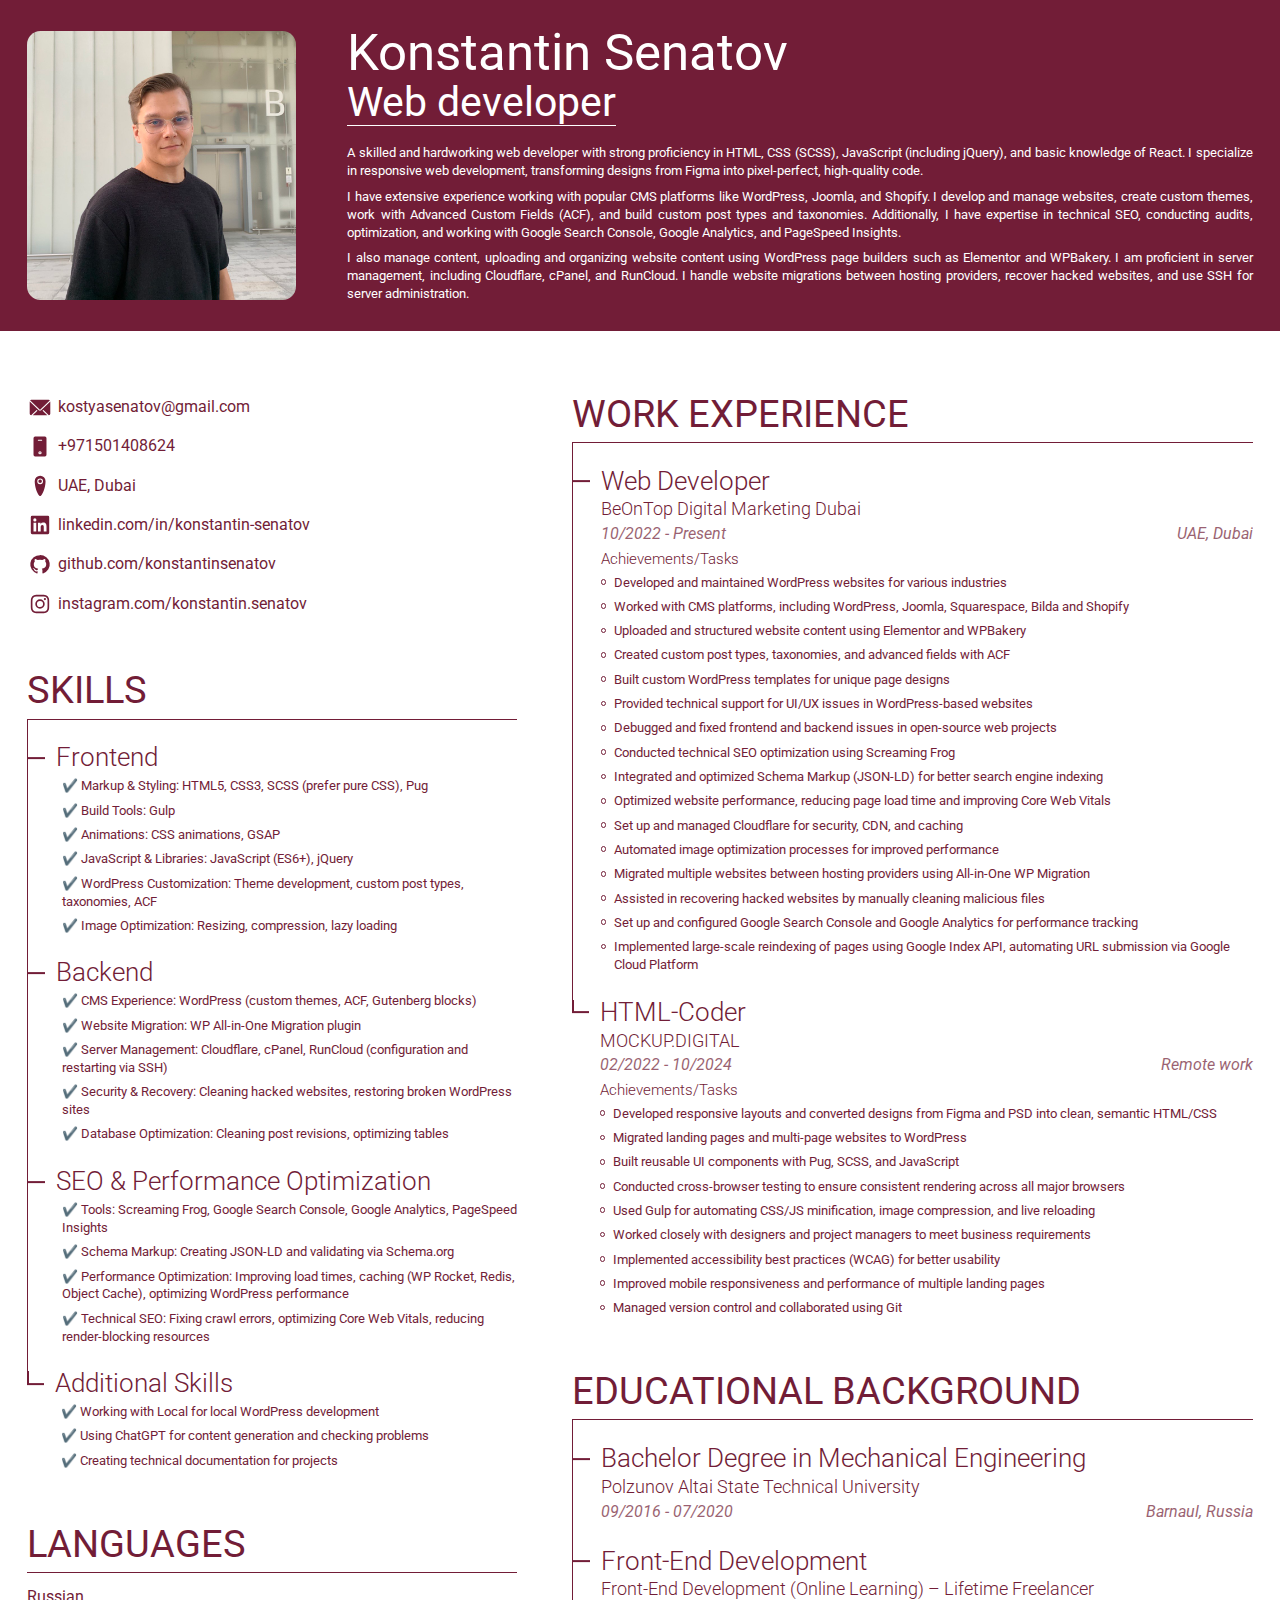
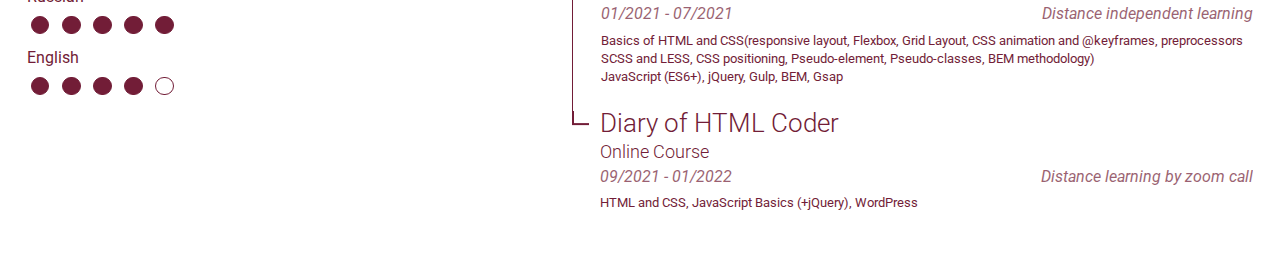
==== cv.html @ f022204c "Update cv.html" ====
<!DOCTYPE html>
<html lang="en">
<head>
	<meta charset="UTF-8">
	<meta http-equiv="X-UA-Compatible" content="IE=edge">
	<meta name="viewport" content="width=device-width, initial-scale=1.0">
	<title>Konstantin Senatov`s CV</title>
	<link href="https://fonts.googleapis.com/css2?family=Roboto:ital,wght@0,400;0,700;1,400&display=swap" rel="stylesheet">
	<link rel="stylesheet" href="style.css">
	<link rel="icon" type="image/svg+xml" href="data:image/svg+xml,<svg xmlns='http://www.w3.org/2000/svg' viewBox='0 0 24 24'><rect width='24' height='24' fill='green'/><path d='M9 19L2 12l2.8-2.8L9 13.4l10.2-10.2L22 6z' fill='white'/></svg>">

</head>
<body>

	<div class="resume">
		<header class="header">
			<div class="header__inner">
				<div class="header__first-row">
					<div class="header__photo">
						<img src="img/senatovcosta.jpeg" alt="" />
					</div>
					<div class="header__name">
						<h1>
							Konstantin Senatov
						</h1>
						<h2>
							Web developer
						</h2>
						<div class="header__description">
							<p>
								A skilled and hardworking web developer with strong proficiency in HTML, CSS (SCSS), JavaScript (including jQuery), and basic knowledge of React. I specialize in responsive web development, transforming designs from Figma into pixel-perfect, high-quality code.
							</p>
							<p>
								I have extensive experience working with popular CMS platforms like WordPress, Joomla, and Shopify. I develop and manage websites, create custom themes, work with Advanced Custom Fields (ACF), and build custom post types and taxonomies. Additionally, I have expertise in technical SEO, conducting audits, optimization, and working with Google Search Console, Google Analytics, and PageSpeed Insights.
							</p>
							<p>
								I also manage content, uploading and organizing website content using WordPress page builders such as Elementor and WPBakery. I am proficient in server management, including Cloudflare, cPanel, and RunCloud. I handle website migrations between hosting providers, recover hacked websites, and use SSH for server administration.
							</p>
						</div>
					</div>
				</div>
			</div>
		</header>
		<main class="main">
			<div class="grid">
				<div class="grid__left grid-left">
					<div class="grid__item social">
						<a href="mailto:kostyasenatov@gmail.com" class="social__link">
							<img src="img/1.svg" alt="">
							<span>kostyasenatov@gmail.com</span>
						</a>
						<a href="https://t.me/senatovkosta" target="_blank" class="social__link">
							<img src="img/2.svg" alt="">
							<span>+971501408624</span>
						</a>
						<a href="#" class="social__link">
							<img src="img/3.svg" alt="">
							<span>UAE, Dubai</span>
						</a>
						<a href="https://www.linkedin.com/in/konstantin-senatov/" target="_blank" class="social__link">
							<img src="img/4.svg" alt="">
							<span>linkedin.com/in/konstantin-senatov</span>
						</a>
						<a target="blank" href="https://github.com/konstantinsenatov" target="_blank" class="social__link">
							<img src="img/6.svg" alt="">
							<span>github.com/konstantinsenatov</span>
						</a>
						<a target="blank" href="https://www.instagram.com/konstantin.senatov/" target="_blank" class="social__link">
							<img src="img/7.svg" alt="">
							<span>instagram.com/konstantin.senatov</span>
						</a>
					</div>
					<div class="grid__item skills">
						<h2>SKILLS</h2>
						<div class="skills__block skills-block border-block">
							<div class="separator border-left"></div>
							<div class="skills-block__item border-block__item border-left">
								<h3>Frontend</h3>
								<ul>
									<li>✔️ Markup & Styling: HTML5, CSS3, SCSS (prefer pure CSS), Pug</li>
									<li>✔️ Build Tools: Gulp</li>
									<li>✔️ Animations: CSS animations, GSAP</li>
									<li>✔️ JavaScript & Libraries: JavaScript (ES6+), jQuery</li>
									<li>✔️ WordPress Customization: Theme development, custom post types, taxonomies, ACF</li>
									<li>✔️ Image Optimization: Resizing, compression, lazy loading</li>
								</ul>
							</div>
							<div class="separator border-left"></div>
							<div class="skills-block__item border-block__item border-left">
								<h3>Backend</h3>
								<ul>
									<li>✔️ CMS Experience: WordPress (custom themes, ACF, Gutenberg blocks)</li>
									<li>✔️ Website Migration: WP All-in-One Migration plugin</li>
									<li>✔️ Server Management: Cloudflare, cPanel, RunCloud (configuration and restarting via SSH)</li>
									<li>✔️ Security & Recovery: Cleaning hacked websites, restoring broken WordPress sites</li>
									<li>✔️ Database Optimization: Cleaning post revisions, optimizing tables</li>
								</ul>
							</div>
							<div class="separator border-left"></div>
							<div class="skills-block__item border-block__item border-left">
								<h3>SEO & Performance Optimization</h3>
								<ul>
									<li>
										✔️ Tools: Screaming Frog, Google Search Console, Google Analytics, PageSpeed Insights
									</li>
									<li>✔️ Schema Markup: Creating JSON-LD and validating via Schema.org</li>
									<li>✔️ Performance Optimization: Improving load times, caching (WP Rocket, Redis, Object Cache), optimizing WordPress performance</li>
									<li>✔️ Technical SEO: Fixing crawl errors, optimizing Core Web Vitals, reducing render-blocking resources</li>
								</ul>
							</div>
							<div class="separator border-left"></div>
							<div class="skills-block__item border-block__item">
								<h3>Additional Skills</h3>
								<ul>
									<li>
										✔️ Working with Local for local WordPress development
									</li>
									<li>✔️ Using ChatGPT for content generation and checking problems</li>
									<li>✔️ Creating technical documentation for projects</li>
								</ul>
							</div>
						</div>
					</div>
					<div class="grid__item skills soft-skills">
						<h2>SOFT SKILLS</h2>
						<div class="skills__list">
							<span>Collaboration</span>
							<span>Communication</span>
							<span>Critical Thinking</span>
							<span>Problem Solving</span>
							<span>Adaptability</span>
							<span>Time Management</span>
						</div>
					</div>

					
					<div class="grid__item languages">
						<h2>LANGUAGES</h2>
						<div class="language rus">
							<span>
								Russian
							</span>
							<div class="language__points">
								<span></span>
								<span></span>
								<span></span>
								<span></span>
								<span></span>
							</div>
						</div>
						<div class="language eng">
							<span>
								English
							</span>
							<div class="language__points">
								<span></span>
								<span></span>
								<span></span>
								<span></span>
								<span></span>
							</div>
						</div>
					</div>
				</div>
				<div class="grid__right">
					<div class="grid__item experience border-block">
						<h2>
							WORK EXPERIENCE
						</h2>
						<div class="separator border-left"></div>
						<div class="experience__item border-block__item border-left">
							<h3>
								Web Developer
							</h3>
							<h4>
								BeOnTop Digital Marketing Dubai
							</h4>
							<div class="period">
								<div class="period__date">
									10/2022 - Present
								</div>
								<div class="period__place">
									UAE, Dubai
								</div>
							</div>
							<div class="description">
								<h5>
									Achievements/Tasks
								</h5>
								<ul>
									<li>
										Developed and maintained WordPress websites for various industries
									</li>
									<li>
										Worked with CMS platforms, including WordPress, Joomla, Squarespace, Bilda and Shopify
									</li>
									<li>
										Uploaded and structured website content using Elementor and WPBakery
									</li>
									<li>
										Created custom post types, taxonomies, and advanced fields with ACF
									</li>
									<li>
										Built custom WordPress templates for unique page designs
									</li>
									<li>
										Provided technical support for UI/UX issues in WordPress-based websites
									</li>
									<li>
										Debugged and fixed frontend and backend issues in open-source web projects
									</li>
									<li>
										Conducted technical SEO optimization using Screaming Frog
									</li>
									<li>
										Integrated and optimized Schema Markup (JSON-LD) for better search engine indexing
									</li>
									<li>
										Optimized website performance, reducing page load time and improving Core Web Vitals
									</li>
									<li>
										Set up and managed Cloudflare for security, CDN, and caching
									</li>
									<li>
										Automated image optimization processes for improved performance
									</li>
									<li>
										Migrated multiple websites between hosting providers using All-in-One WP Migration
									</li>
									<li>
										Assisted in recovering hacked websites by manually cleaning malicious files
									</li>
									<li>
										Set up and configured Google Search Console and Google Analytics for performance tracking
									</li>
									<li>
										Implemented large-scale reindexing of pages using Google Index API, automating URL submission via Google Cloud Platform
									</li>
								</ul>
							</div>
						</div>
						<div class="separator border-left"></div>
						<div class="experience__item border-block__item">
							<h3>
								HTML-Coder
							</h3>
							<h4>
								MOCKUP.DIGITAL
							</h4>
							<div class="period">
								<div class="period__date">
									02/2022 - 10/2024
								</div>
								<div class="period__place">
									Remote work
								</div>
							</div>
							<div class="description">
								<h5>
									Achievements/Tasks
								</h5>
								<ul>
									<li>
										Developed responsive layouts and converted designs from Figma and PSD into clean, semantic HTML/CSS
									</li>
									<li>
										Migrated landing pages and multi-page websites to WordPress
									</li>
									<li>
										Built reusable UI components with Pug, SCSS, and JavaScript
									</li>
									<li>
										Conducted cross-browser testing to ensure consistent rendering across all major browsers
									</li>
									<li>
										Used Gulp for automating CSS/JS minification, image compression, and live reloading
									</li>
									<li>
										Worked closely with designers and project managers to meet business requirements
									</li>
									<li>
										Implemented accessibility best practices (WCAG) for better usability
									</li>
									<li>
										Improved mobile responsiveness and performance of multiple landing pages
									</li>
									<li>
										Managed version control and collaborated using Git
									</li>
								</ul>
							</div>
						</div>
					</div>
					<div class="grid__item education border-block">
						<h2>
							EDUCATIONAL BACKGROUND
						</h2>
						<div class="separator border-left"></div>
						<div class="border-block__item education__item border-left">
							<h3>
								Bachelor Degree in Mechanical Engineering
							</h3>
							<h4>
								Polzunov Altai State Technical University
							</h4>
							<div class="period">
								<div class="period__date">
									09/2016 - 07/2020
								</div>
								<div class="period__place">
									Barnaul, Russia
								</div>
							</div>
						</div>
						<div class="separator border-left"></div>
						<div class="border-block__item education__item border-left">
							<h3>
								Front-End Development
							</h3>
							<h4>
								Front-End Development (Online Learning) – Lifetime Freelancer
							</h4>
							<div class="period">
								<div class="period__date">
									01/2021 - 07/2021
								</div>
								<div class="period__place">
									Distance independent learning
								</div>
							</div>
							<p class="description">
								<ul>
									<li>Basics of HTML and CSS(responsive layout, Flexbox, Grid Layout, CSS animation and @keyframes, preprocessors SCSS and LESS, CSS positioning, Pseudo-element, Pseudo-classes, BEM methodology)</li>
									<li>JavaScript (ES6+), jQuery, Gulp, BEM, Gsap</li>
								</ul>
							</p>
						</div>
						<div class="separator border-left"></div>
						<div class="border-block__item education__item">
							<h3>
								Diary of HTML Coder
							</h3>
							<h4>
								Online Course
							</h4>
							<div class="period">
								<div class="period__date">
									09/2021 - 01/2022
								</div>
								<div class="period__place">
									Distance learning by zoom call
								</div>
							</div>
							<p class="description">
								HTML and CSS, JavaScript Basics (+jQuery), WordPress
							</p>
						</div>
					</div>
				</div>
			</div>
		</main>
	</div>

</body>
</html>
---- style.css ----
* {
  padding: 0;
  margin: 0;
  border: 0;
  box-sizing: border-box;
  line-height: 140%;
}
*::-moz-selection {
  background-color: #721d37;
  color: #fff;
  opacity: 1;
}
*::selection {
  background-color: #721d37;
  color: #fff;
  opacity: 1;
}

h1,
h2,
h3,
h4,
h5,
h6 {
  line-height: 100%;
}

h1, h2 {
  font-weight: 400;
}

h2 {
  padding-bottom: 0.7vw;
}

h3, h4, h5, h6 {
  font-weight: 300;
}

ul {
  list-style: none;
}

p, li {
  font-size: 1vw;
}

a,
a:visited {
  text-decoration: none;
}

a:hover {
  text-decoration: none;
}

a:focus,
a:active {
  outline: none;
}

a:focus,
a:active {
  outline: none;
}

a {
  color: inherit;
}

.resume {
  font-family: "Roboto";
  font-style: normal;
  margin: 0 auto;
}
.resume .separator {
  height: 2vw;
}
.resume .border-left {
  border-left: 0.14vw solid #721d37;
}

.header {
  color: #ffffff;
}
.header *::-moz-selection {
  background-color: #ffffff;
  color: #721d37;
}
.header *::selection {
  background-color: #ffffff;
  color: #721d37;
}
.header__inner {
  background-color: #721d37;
  padding: 2.14vw;
}
.header__inner h1 {
  font-size: 4vw;
  line-height: 100%;
}
.header__inner h2 {
  margin-top: 0.3vw;
  font-size: 3.2vw;
  line-height: 100%;
  display: inline-block;
  padding: 0 0 0.14vw 0;
  border-bottom: 0.14vw solid #ffffff;
}
.header__first-row {
  display: flex;
  align-items: center;
}
.header__photo {
  min-width: 21vw;
  min-height: 21vw;
  height: auto;
  border-radius: 5%;
  overflow: hidden;
  margin-right: 4vw;
  position: relative;
}
.header__photo img {
  position: absolute;
  top: 0;
  left: 0;
  width: 100%;
  height: 100%;
  -o-object-fit: cover;
     object-fit: cover;
}
.header__description {
  margin-top: 1.43vw;
  font-size: 1vw;
  letter-spacing: 0;
  text-align: justify;
}
.header__description p {
  margin-top: 0.6vw;
}

.grid {
  margin-top: 2.86vw;
  margin-bottom: 2.86vw;
  display: grid;
  grid-template: 1fr/minmax(40%, auto) minmax(60%, auto);
  color: #721d37;
  padding: 2.14vw;
}
.grid h2 {
  font-size: 3vw;
  border-bottom: 0.14vw solid #721d37;
}
.grid h3 {
  font-size: 2vw;
}
.grid h4 {
  font-size: 1.4vw;
  margin-top: 0.5vw;
}
.grid h5 {
  font-size: 1.2vw;
}
.grid h6 {
  font-size: 1vw;
}
.grid__item:not(:first-child) {
  margin-top: 4.29vw;
}
.grid__right {
  margin-left: 4.29vw;
}
.grid .period {
  margin-top: 0.36vw;
  display: flex;
  justify-content: space-between;
  align-items: center;
  opacity: 0.7;
  font-style: italic;
}
.grid .description {
  margin-top: 0.5vw;
}
.grid .description li {
  padding-left: 1.07vw;
  margin-top: 0.5vw;
  position: relative;
}
.grid .description li::before {
  content: "";
  position: absolute;
  top: 0.43vw;
  left: 0;
  width: 0.29vw;
  height: 0.29vw;
  border: 0.07vw solid #721d37;
  border-radius: 50%;
}

.social__link {
  display: flex;
  align-items: center;
}
.social__link:not(:first-child) {
  margin-top: 1.07vw;
}
.social__link img {
  width: 2vw;
  height: 2vw;
}
.social__link span {
  display: inline-block;
  margin-left: 0.36vw;
}

.skills__list {
  display: flex;
  flex-wrap: wrap;
  margin-top: 1.2vw;
}
.skills span {
  display: inline-block;
  background-color: #b88e9b;
  border-radius: 0.43vw;
  padding: 0.36vw 0.71vw;
  color: #ffffff;
  margin-top: 0.71vw;
  margin-left: 0.71vw;
}

.skills-block ul {
  margin-top: 0.5vw;
}
.skills-block ul li {
  margin-top: 0.5vw;
  padding-left: 0.5vw;
}

.soft-skills {
  display: none;
}

.languages .language {
  line-height: 0;
  margin-top: 1vw;
}
.languages .language__points {
  margin-top: 0.6vw;
  margin-left: -0.71vw;
  line-height: 0;
  display: flex;
}
.languages .language__points span {
  display: inline-block;
  width: 1.43vw;
  height: 1.43vw;
  border: 0.07vw solid #721d37;
  border-radius: 50%;
  margin-left: 1vw;
}
.languages .rus .language__points span {
  background-color: #721d37;
}
.languages .eng .language__points span:nth-child(-n+4) {
  background-color: #721d37;
}

.border-block__item {
  padding-left: 2.14vw;
}
.border-block__item:last-child h3::after {
  content: "";
  position: absolute;
  top: 0;
  left: 0;
  width: 0.14vw;
  height: 50%;
  background-color: #721d37;
}
.border-block h3 {
  margin-left: -2.14vw;
  padding-left: 2.14vw;
  position: relative;
}
.border-block h3::before {
  content: "";
  width: 1.29vw;
  height: 0.14vw;
  position: absolute;
  top: 50%;
  left: 0;
  background-color: #721d37;
  transform: translate(0, -50%);
}/*# sourceMappingURL=style.css.map */
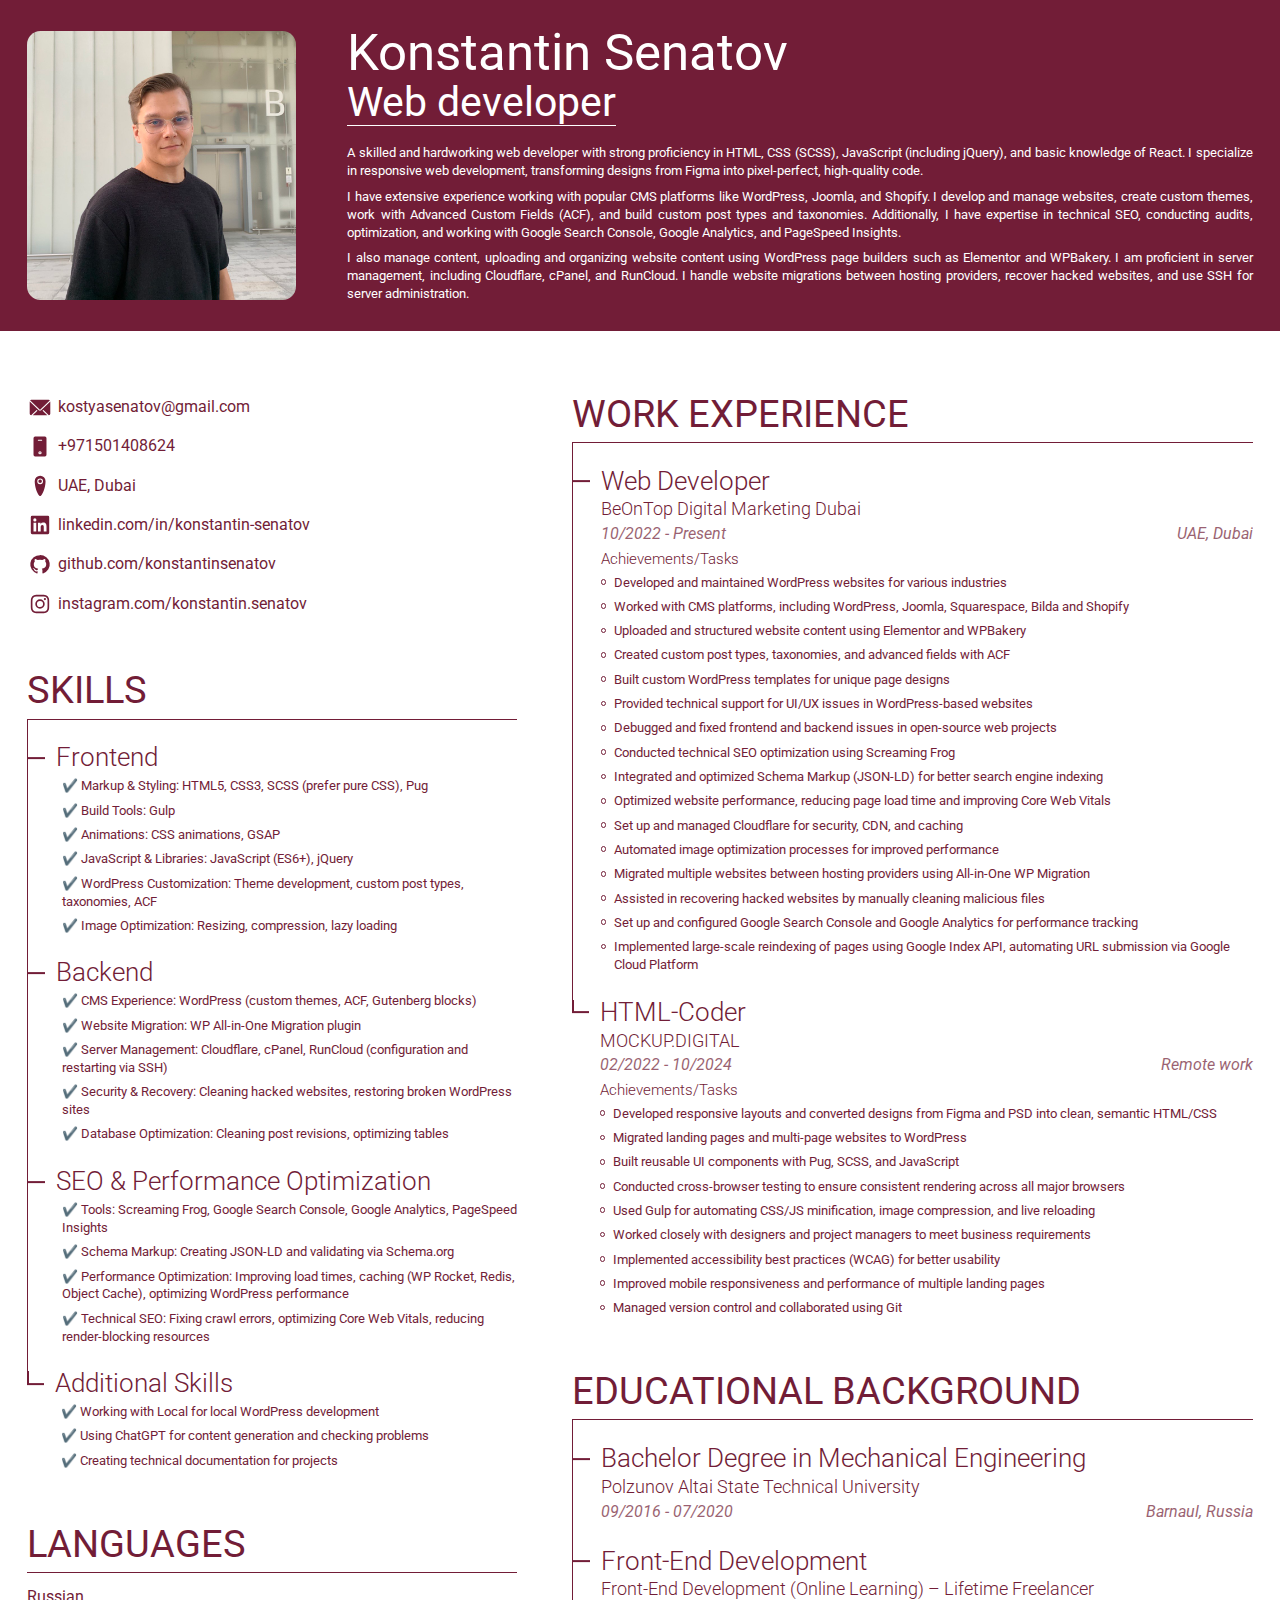
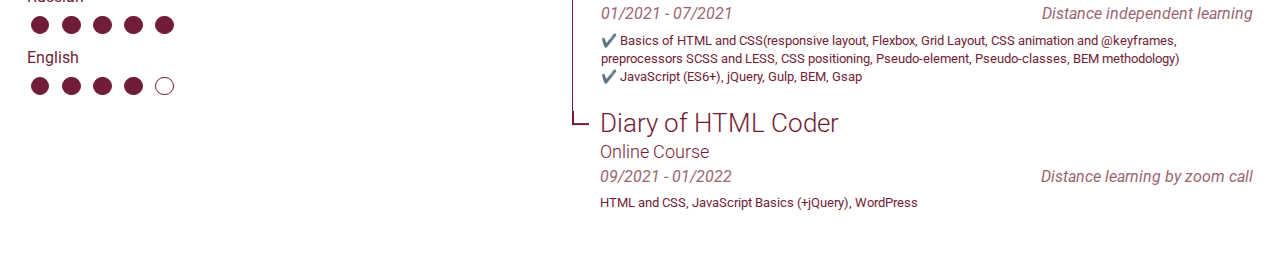
==== commit 5261c3c8: "Update cv.html" ====
--- a/cv.html
+++ b/cv.html
@@ -330,8 +330,8 @@
 							</div>
 							<p class="description">
 								<ul>
-									<li>Basics of HTML and CSS(responsive layout, Flexbox, Grid Layout, CSS animation and @keyframes, preprocessors SCSS and LESS, CSS positioning, Pseudo-element, Pseudo-classes, BEM methodology)</li>
-									<li>JavaScript (ES6+), jQuery, Gulp, BEM, Gsap</li>
+									<li>✔️ Basics of HTML and CSS(responsive layout, Flexbox, Grid Layout, CSS animation and @keyframes, preprocessors SCSS and LESS, CSS positioning, Pseudo-element, Pseudo-classes, BEM methodology)</li>
+									<li>✔️ JavaScript (ES6+), jQuery, Gulp, BEM, Gsap</li>
 								</ul>
 							</p>
 						</div>
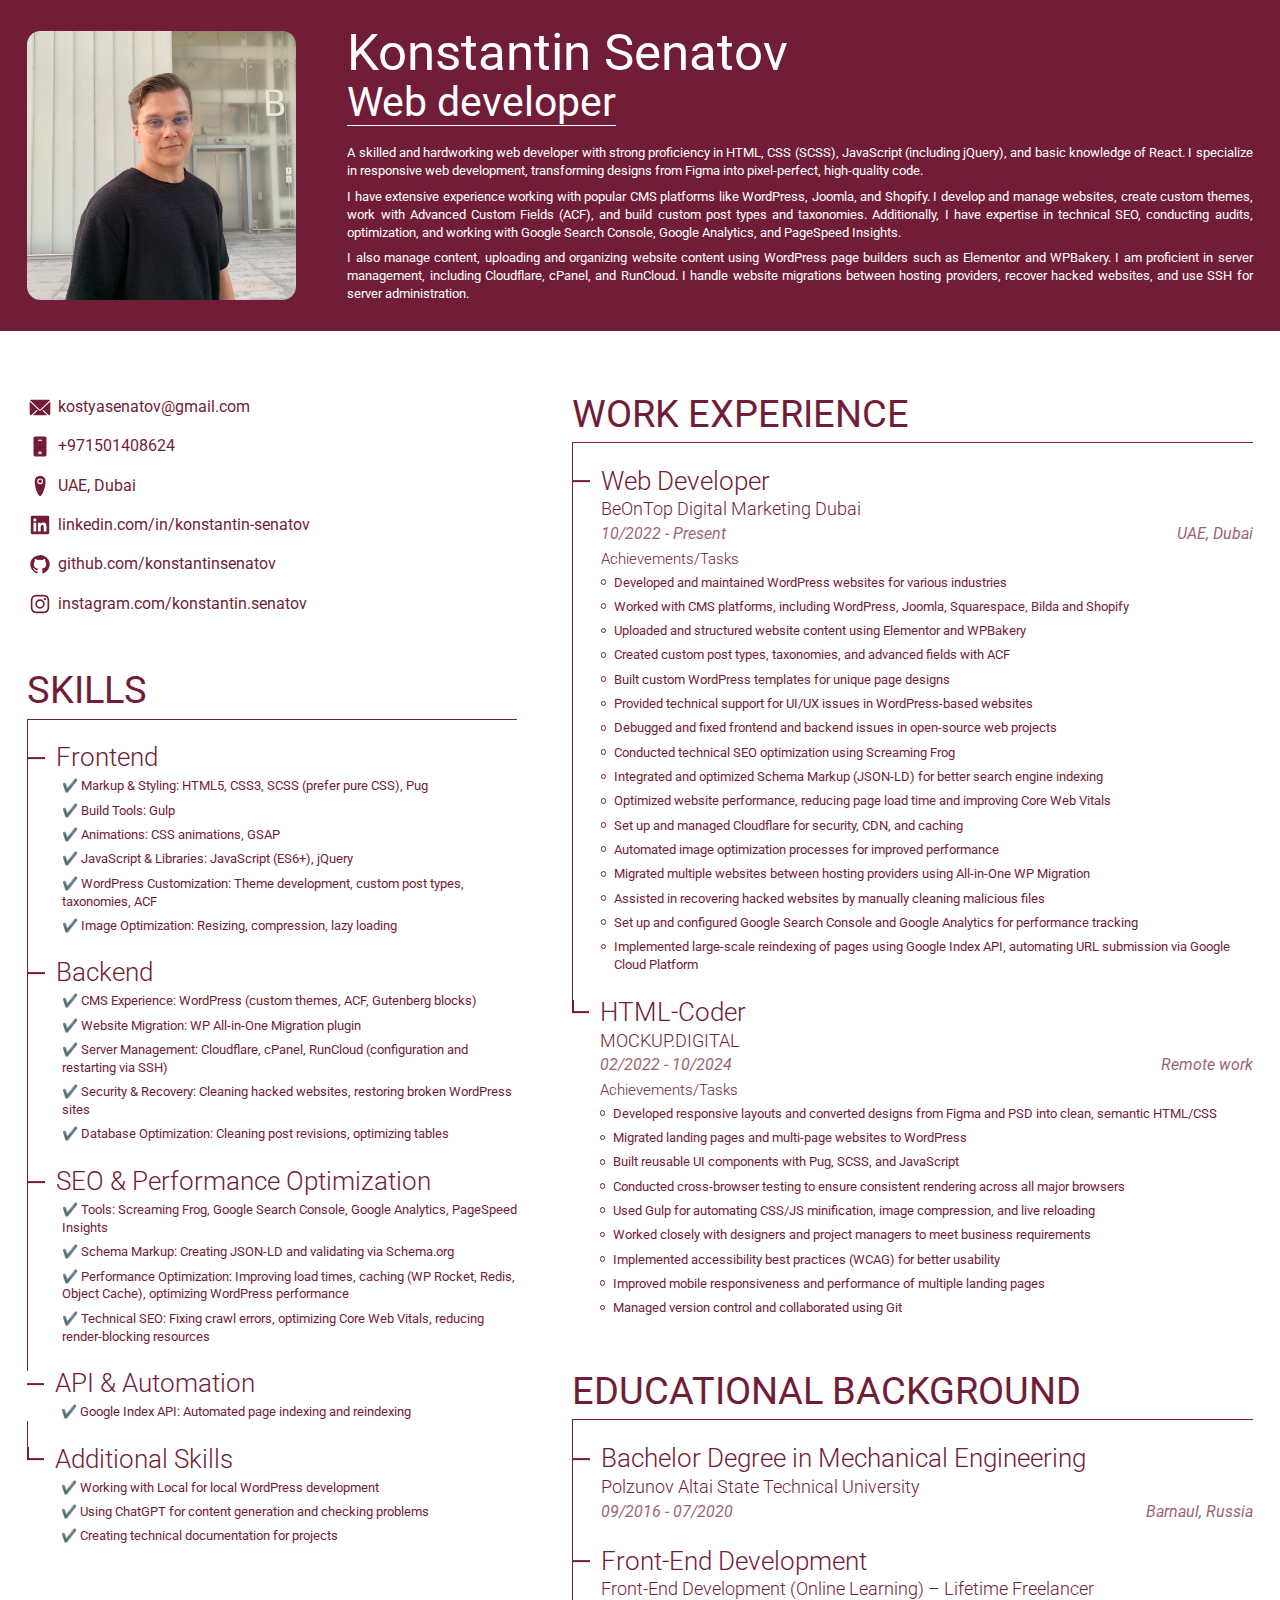
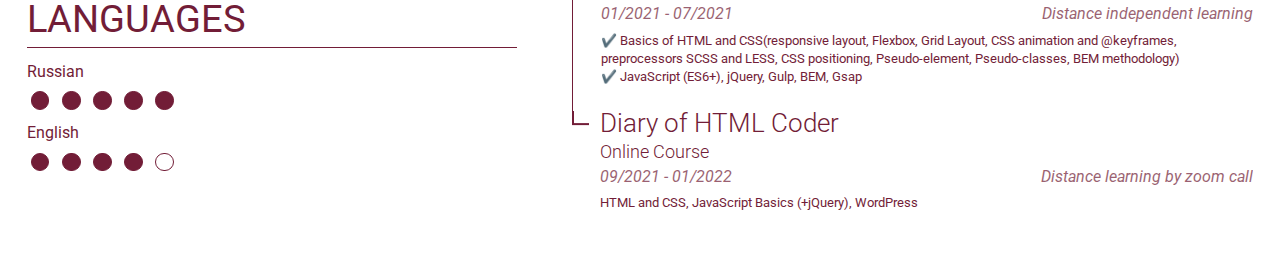
==== commit 13f514aa: "Update cv.html" ====
--- a/cv.html
+++ b/cv.html
@@ -110,6 +110,15 @@
 							</div>
 							<div class="separator border-left"></div>
 							<div class="skills-block__item border-block__item">
+								<h3>API & Automation</h3>
+								<ul>
+									<li>
+										✔️ Google Index API: Automated page indexing and reindexing
+									</li>
+								</ul>
+							</div>
+							<div class="separator border-left"></div>
+							<div class="skills-block__item border-block__item">
 								<h3>Additional Skills</h3>
 								<ul>
 									<li>
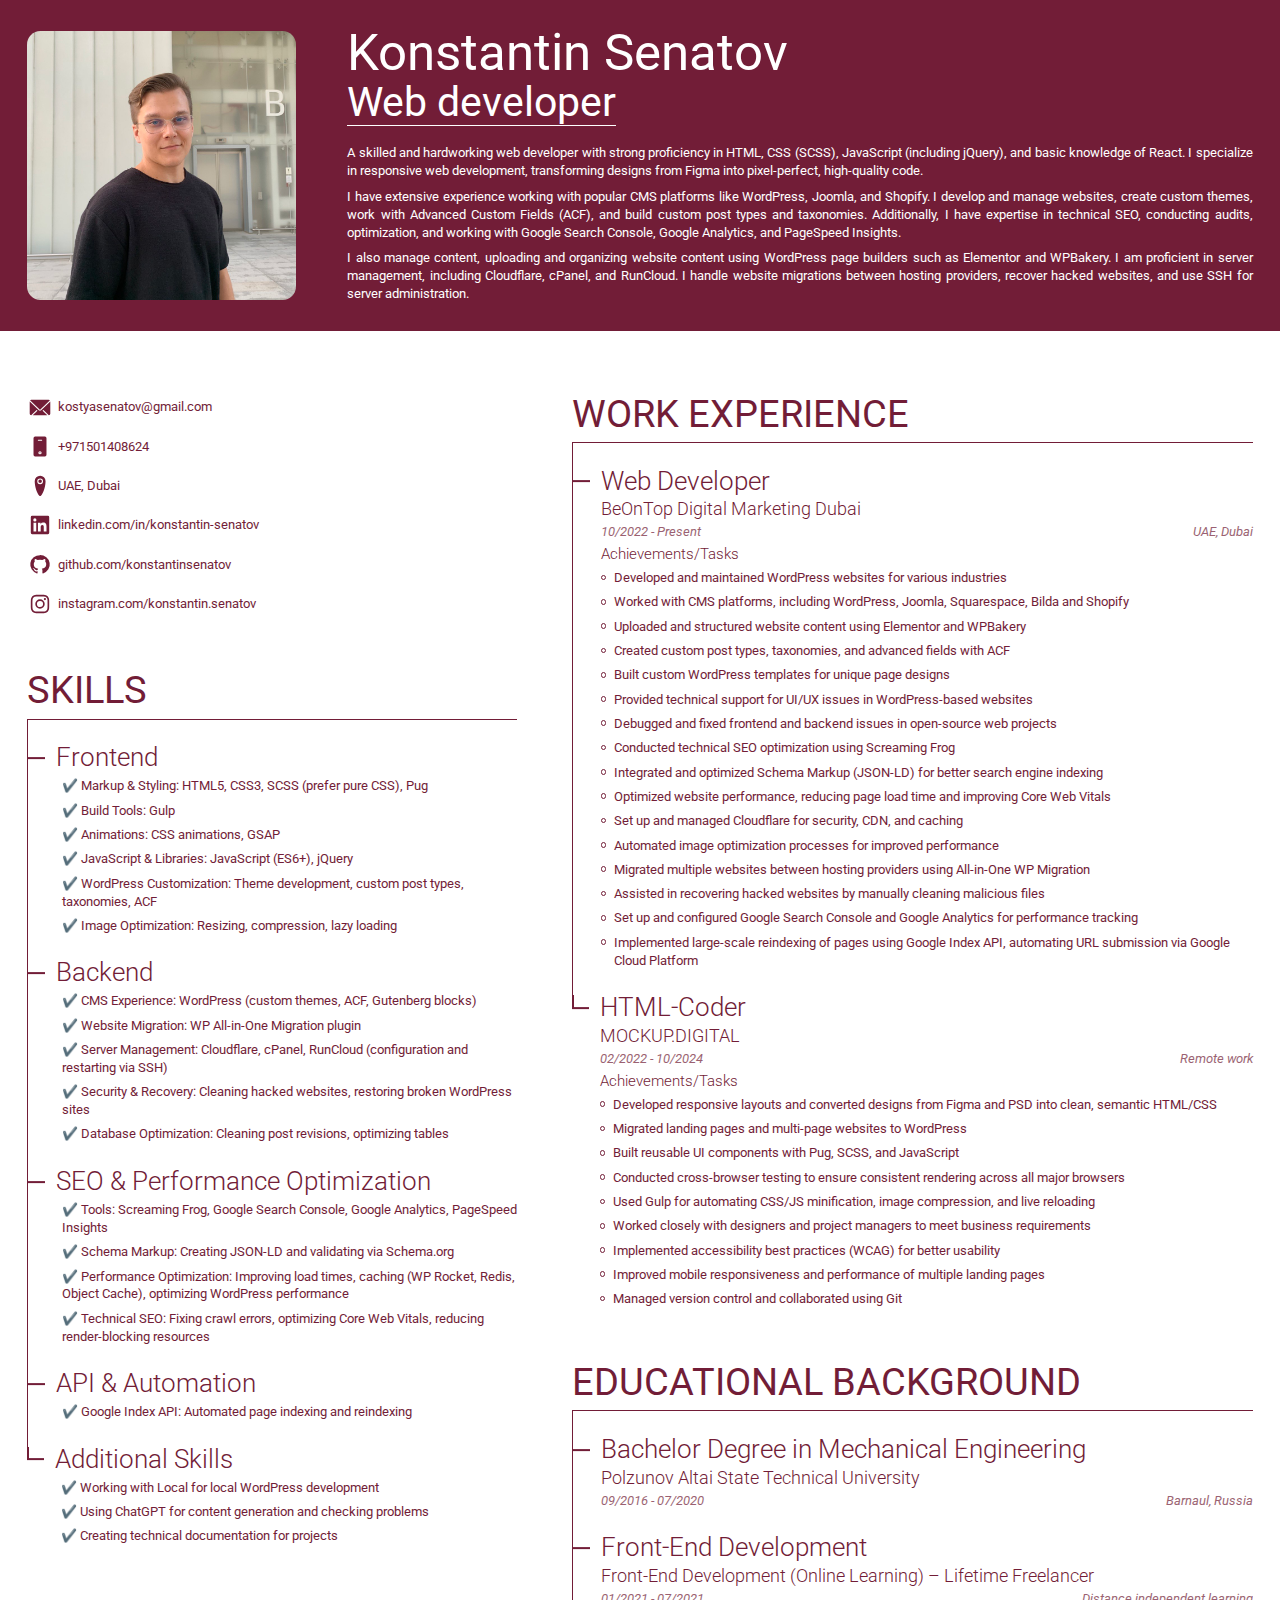
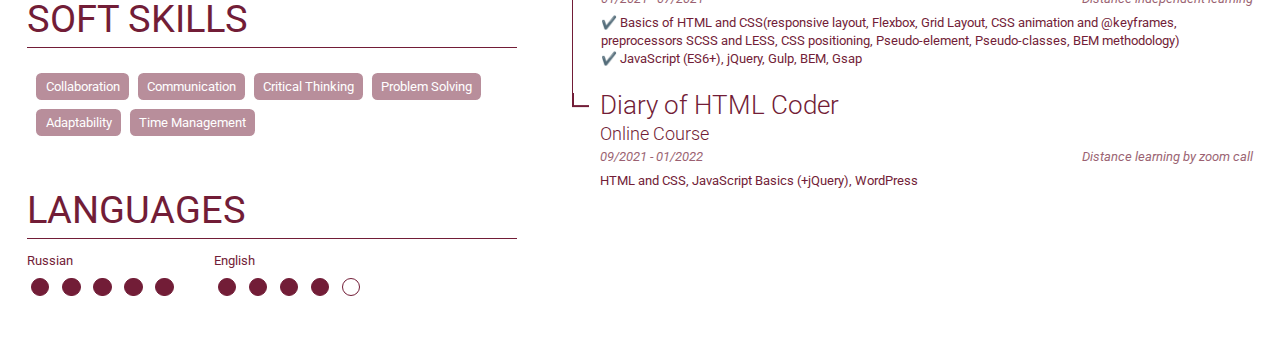
==== commit 821cc913: "Update cv.html" ====
--- a/cv.html
+++ b/cv.html
@@ -49,7 +49,7 @@
 							<img src="img/1.svg" alt="">
 							<span>kostyasenatov@gmail.com</span>
 						</a>
-						<a href="https://t.me/senatovkosta" target="_blank" class="social__link">
+						<a href="https://t.me/+971501408624" target="_blank" class="social__link">
 							<img src="img/2.svg" alt="">
 							<span>+971501408624</span>
 						</a>
@@ -109,7 +109,7 @@
 								</ul>
 							</div>
 							<div class="separator border-left"></div>
-							<div class="skills-block__item border-block__item">
+							<div class="skills-block__item border-block__item border-left">
 								<h3>API & Automation</h3>
 								<ul>
 									<li>
@@ -145,28 +145,30 @@
 					
 					<div class="grid__item languages">
 						<h2>LANGUAGES</h2>
-						<div class="language rus">
-							<span>
-								Russian
-							</span>
-							<div class="language__points">
-								<span></span>
-								<span></span>
-								<span></span>
-								<span></span>
-								<span></span>
-							</div>
-						</div>
-						<div class="language eng">
-							<span>
-								English
-							</span>
-							<div class="language__points">
-								<span></span>
-								<span></span>
-								<span></span>
-								<span></span>
-								<span></span>
+						<div class="languages__row">
+							<div class="language rus">
+								<span>
+									Russian
+								</span>
+								<div class="language__points">
+									<span></span>
+									<span></span>
+									<span></span>
+									<span></span>
+									<span></span>
+								</div>
+							</div>
+							<div class="language eng">
+								<span>
+									English
+								</span>
+								<div class="language__points">
+									<span></span>
+									<span></span>
+									<span></span>
+									<span></span>
+									<span></span>
+								</div>
 							</div>
 						</div>
 					</div>
--- a/style.css
+++ b/style.css
@@ -32,6 +32,11 @@
 h2 {
   padding-bottom: 0.7vw;
 }
+@media (max-width: 768px) {
+  h2 {
+    padding-bottom: 2vw;
+  }
+}
 
 h3, h4, h5, h6 {
   font-weight: 300;
@@ -41,8 +46,13 @@
   list-style: none;
 }
 
-p, li {
+p, li, span, div {
   font-size: 1vw;
+}
+@media (max-width: 768px) {
+  p, li, span, div {
+    font-size: 3vw;
+  }
 }
 
 a,
@@ -76,6 +86,11 @@
 .resume .separator {
   height: 2vw;
 }
+@media (max-width: 768px) {
+  .resume .separator {
+    height: 7vw;
+  }
+}
 .resume .border-left {
   border-left: 0.14vw solid #721d37;
 }
@@ -95,9 +110,20 @@
   background-color: #721d37;
   padding: 2.14vw;
 }
+@media (max-width: 768px) {
+  .header__inner {
+    padding: 5vw;
+  }
+}
 .header__inner h1 {
   font-size: 4vw;
   line-height: 100%;
+}
+@media (max-width: 768px) {
+  .header__inner h1 {
+    text-align: center;
+    font-size: 10vw;
+  }
 }
 .header__inner h2 {
   margin-top: 0.3vw;
@@ -107,9 +133,23 @@
   padding: 0 0 0.14vw 0;
   border-bottom: 0.14vw solid #ffffff;
 }
+@media (max-width: 768px) {
+  .header__inner h2 {
+    display: block;
+    text-align: center;
+    font-size: 7vw;
+    margin-top: 3vw;
+    padding-bottom: 3vw;
+  }
+}
 .header__first-row {
   display: flex;
   align-items: center;
+}
+@media (max-width: 768px) {
+  .header__first-row {
+    flex-direction: column;
+  }
 }
 .header__photo {
   min-width: 21vw;
@@ -120,6 +160,15 @@
   margin-right: 4vw;
   position: relative;
 }
+@media (max-width: 768px) {
+  .header__photo {
+    min-width: 90vw;
+    min-height: 90vw;
+    height: auto;
+    margin-right: 0;
+    margin-bottom: 5vw;
+  }
+}
 .header__photo img {
   position: absolute;
   top: 0;
@@ -135,6 +184,11 @@
   letter-spacing: 0;
   text-align: justify;
 }
+@media (max-width: 768px) {
+  .header__description {
+    margin-top: 5vw;
+  }
+}
 .header__description p {
   margin-top: 0.6vw;
 }
@@ -147,28 +201,73 @@
   color: #721d37;
   padding: 2.14vw;
 }
+@media (max-width: 768px) {
+  .grid {
+    grid-template: 1fr/1fr;
+    padding: 5vw;
+    margin-top: 0;
+    margin-bottom: 5vw;
+  }
+}
 .grid h2 {
   font-size: 3vw;
   border-bottom: 0.14vw solid #721d37;
 }
+@media (max-width: 768px) {
+  .grid h2 {
+    font-size: 7vw;
+  }
+}
 .grid h3 {
   font-size: 2vw;
+}
+@media (max-width: 768px) {
+  .grid h3 {
+    font-size: 5vw;
+  }
 }
 .grid h4 {
   font-size: 1.4vw;
   margin-top: 0.5vw;
 }
+@media (max-width: 768px) {
+  .grid h4 {
+    margin-top: 3vw;
+    font-size: 4vw;
+  }
+}
 .grid h5 {
   font-size: 1.2vw;
 }
+@media (max-width: 768px) {
+  .grid h5 {
+    font-size: 3vw;
+  }
+}
 .grid h6 {
   font-size: 1vw;
 }
+@media (max-width: 768px) {
+  .grid h6 {
+    font-size: 3vw;
+  }
+}
 .grid__item:not(:first-child) {
   margin-top: 4.29vw;
 }
+@media (max-width: 768px) {
+  .grid__item:not(:first-child) {
+    margin-top: 10vw;
+  }
+}
 .grid__right {
   margin-left: 4.29vw;
+}
+@media (max-width: 768px) {
+  .grid__right {
+    margin-left: 0;
+    margin-top: 10vw;
+  }
 }
 .grid .period {
   margin-top: 0.36vw;
@@ -181,10 +280,20 @@
 .grid .description {
   margin-top: 0.5vw;
 }
+@media (max-width: 768px) {
+  .grid .description {
+    margin-top: 3vw;
+  }
+}
 .grid .description li {
   padding-left: 1.07vw;
   margin-top: 0.5vw;
   position: relative;
+}
+@media (max-width: 768px) {
+  .grid .description li {
+    margin-top: 3vw;
+  }
 }
 .grid .description li::before {
   content: "";
@@ -197,16 +306,34 @@
   border-radius: 50%;
 }
 
+@media (max-width: 768px) {
+  .grid-left {
+    display: flex;
+    flex-direction: column;
+  }
+}
+
 .social__link {
   display: flex;
   align-items: center;
 }
 .social__link:not(:first-child) {
   margin-top: 1.07vw;
+}
+@media (max-width: 768px) {
+  .social__link:not(:first-child) {
+    margin-top: 3vw;
+  }
 }
 .social__link img {
   width: 2vw;
   height: 2vw;
+}
+@media (max-width: 768px) {
+  .social__link img {
+    width: 5vw;
+    height: 5vw;
+  }
 }
 .social__link span {
   display: inline-block;
@@ -227,28 +354,68 @@
   margin-top: 0.71vw;
   margin-left: 0.71vw;
 }
+@media (max-width: 768px) {
+  .skills span {
+    padding: 1vw 1.5vw;
+    border-radius: 1.5vw;
+    margin-top: 1.5vw;
+    margin-left: 1.5vw;
+  }
+}
 
 .skills-block ul {
   margin-top: 0.5vw;
+}
+@media (max-width: 768px) {
+  .skills-block ul {
+    margin-top: 3vw;
+  }
 }
 .skills-block ul li {
   margin-top: 0.5vw;
   padding-left: 0.5vw;
 }
-
-.soft-skills {
-  display: none;
-}
-
+@media (max-width: 768px) {
+  .skills-block ul li {
+    margin-top: 3vw;
+  }
+}
+
+.languages__row {
+  display: flex;
+  gap: 40px;
+}
+@media (max-width: 768px) {
+  .languages__row {
+    display: block;
+  }
+}
 .languages .language {
   line-height: 0;
   margin-top: 1vw;
+}
+@media (max-width: 768px) {
+  .languages .language {
+    margin-top: 3px;
+  }
+}
+@media (max-width: 768px) {
+  .languages .language > span {
+    display: inline-block;
+    margin-top: 3vw;
+    font-size: 4vw;
+  }
 }
 .languages .language__points {
   margin-top: 0.6vw;
   margin-left: -0.71vw;
   line-height: 0;
   display: flex;
+}
+@media (max-width: 768px) {
+  .languages .language__points {
+    margin-top: 1vw;
+  }
 }
 .languages .language__points span {
   display: inline-block;
@@ -258,6 +425,13 @@
   border-radius: 50%;
   margin-left: 1vw;
 }
+@media (max-width: 768px) {
+  .languages .language__points span {
+    width: 5vw;
+    height: 5vw;
+    margin-left: 3vw;
+  }
+}
 .languages .rus .language__points span {
   background-color: #721d37;
 }
